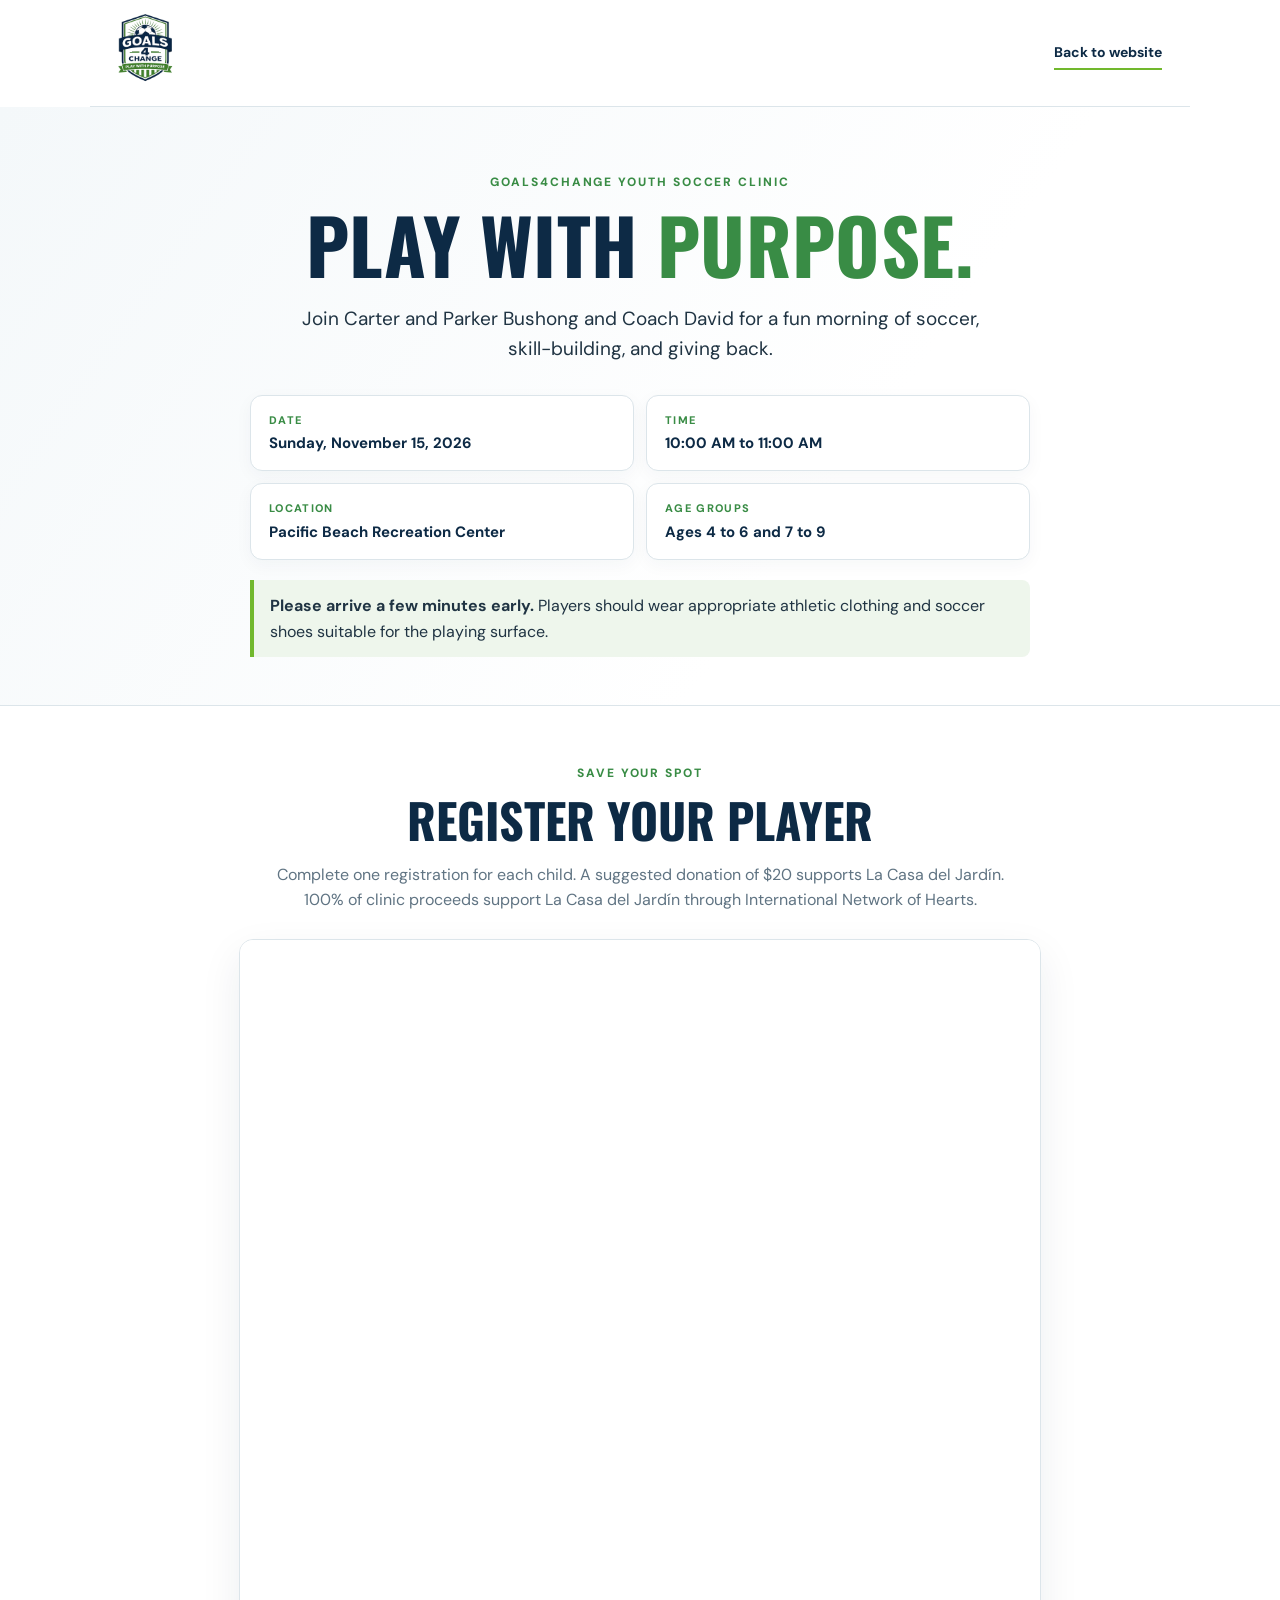
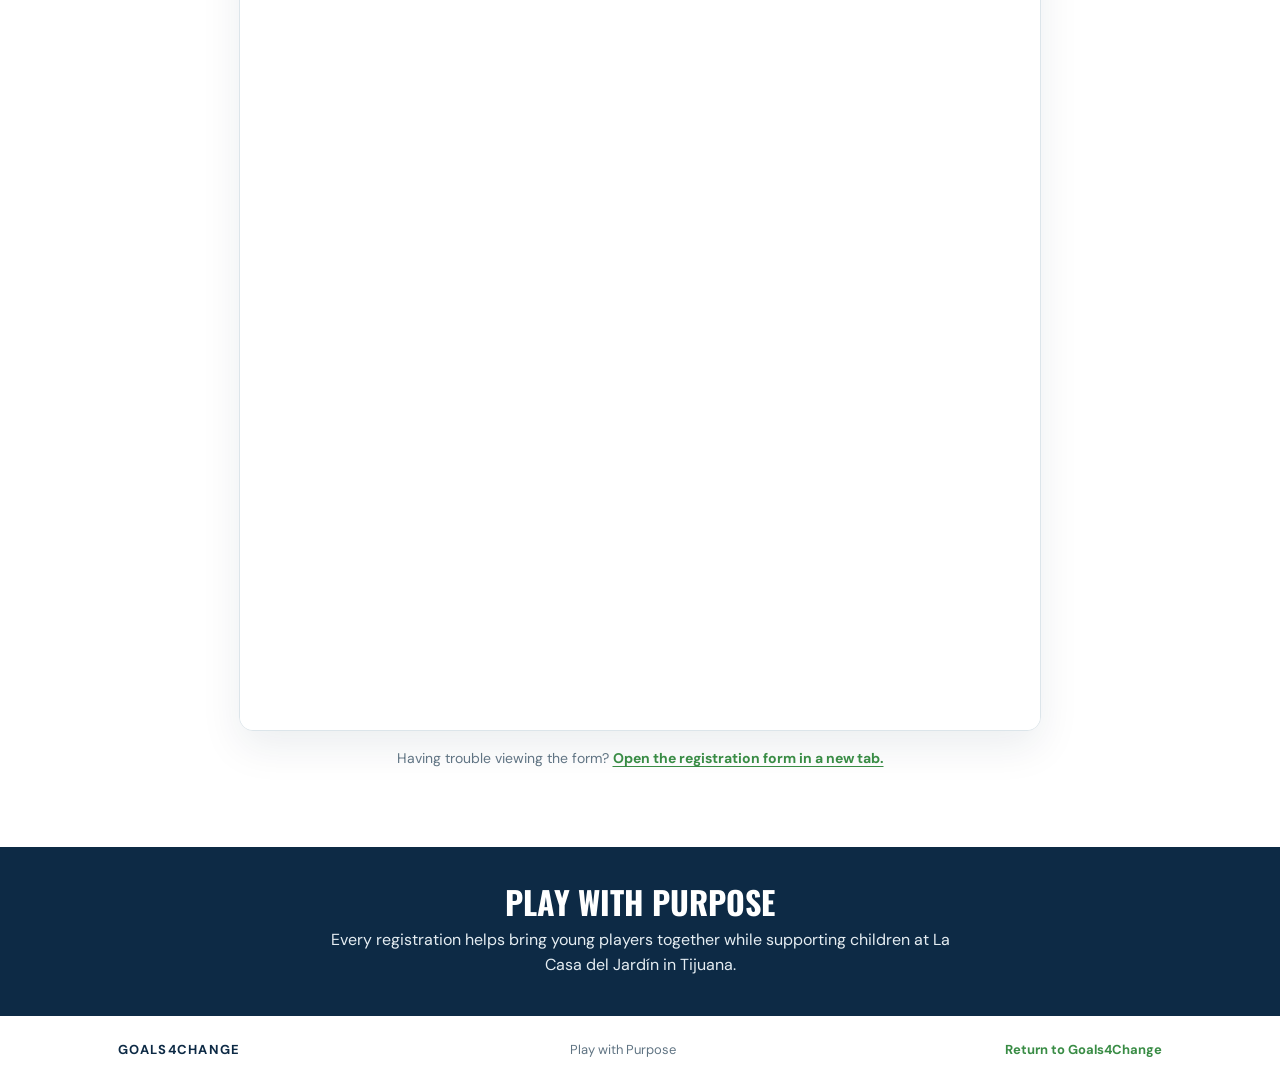
==== register.html @ 08587585 "Add files via upload" ====
<!DOCTYPE html>
<html lang="en">
<head>
  <meta charset="UTF-8">
  <meta name="viewport" content="width=device-width, initial-scale=1.0">
  <meta name="description" content="Register for the Goals4Change youth soccer clinic on November 15, 2026, at Pacific Beach Recreation Center.">
  <title>Clinic Registration | Goals4Change</title>
  <link rel="stylesheet" href="registration.css">
</head>
<body>
  <header class="registration-header">
    <a class="brand" href="index.html" aria-label="Goals4Change home">
      <img src="images/goals4change-logo.png" alt="Goals4Change, Play with Purpose">
    </a>
    <a class="home-link" href="index.html">Back to website</a>
  </header>

  <main>
    <section class="registration-hero">
      <p class="eyebrow">GOALS4CHANGE YOUTH SOCCER CLINIC</p>
      <h1>PLAY WITH <span>PURPOSE.</span></h1>
      <p class="intro">Join Carter and Parker Bushong and Coach David for a fun morning of soccer, skill-building, and giving back.</p>
      <div class="event-facts" aria-label="Clinic details">
        <div><span>DATE</span><strong>Sunday, November 15, 2026</strong></div>
        <div><span>TIME</span><strong>10:00 AM to 11:00 AM</strong></div>
        <div><span>LOCATION</span><strong>Pacific Beach Recreation Center</strong></div>
        <div><span>AGE GROUPS</span><strong>Ages 4 to 6 and 7 to 9</strong></div>
      </div>
      <p class="arrival-note"><strong>Please arrive a few minutes early.</strong> Players should wear appropriate athletic clothing and soccer shoes suitable for the playing surface.</p>
    </section>

    <section class="form-section" aria-labelledby="form-heading">
      <div class="form-heading">
        <p class="eyebrow">SAVE YOUR SPOT</p>
        <h2 id="form-heading">Register your player</h2>
        <p>Complete one registration for each child. A suggested donation of $20 supports La Casa del Jardín. 100% of clinic proceeds support La Casa del Jardín through International Network of Hearts.</p>
      </div>
      <div class="form-frame">
        <iframe
          src="https://docs.google.com/forms/d/e/1FAIpQLSfIKqFXEszeEMWDQX1RYFAIC3k7jQbH0lJhtEhemGzo-rA6kA/viewform?embedded=true"
          title="Goals4Change Soccer Clinic Registration Form"
          loading="lazy"
          referrerpolicy="strict-origin-when-cross-origin">Loading registration form…</iframe>
      </div>
      <p class="form-fallback">Having trouble viewing the form? <a href="https://docs.google.com/forms/d/e/1FAIpQLSfIKqFXEszeEMWDQX1RYFAIC3k7jQbH0lJhtEhemGzo-rA6kA/viewform" target="_blank" rel="noopener noreferrer">Open the registration form in a new tab.</a></p>
    </section>

    <section class="cause-note">
      <h2>Play with purpose</h2>
      <p>Every registration helps bring young players together while supporting children at La Casa del Jardín in Tijuana.</p>
    </section>
  </main>

  <footer class="registration-footer">
    <strong>GOALS4CHANGE</strong>
    <span>Play with Purpose</span>
    <a href="index.html">Return to Goals4Change</a>
  </footer>
</body>
</html>
---- registration.css ----
@import url('https://fonts.googleapis.com/css2?family=DM+Sans:wght@400;500;600;700&family=Oswald:wght@500;600&display=swap');
:root{--navy:#0d2a45;--navy-deep:#071826;--green:#398c45;--green-bright:#71b82d;--text:#203443;--muted:#607483;--soft:#f2f6f8;--line:#dce5ea;--max:1100px}
*{box-sizing:border-box}
html{scroll-behavior:smooth}
body{margin:0;background:#fff;color:var(--text);font-family:"DM Sans",system-ui,-apple-system,"Segoe UI",sans-serif;line-height:1.6}
a{color:inherit;text-decoration:none}
.registration-header{max-width:var(--max);margin:0 auto;min-height:95px;padding:14px 28px;display:flex;align-items:center;justify-content:space-between;gap:24px;border-bottom:1px solid var(--line)}
.brand{display:inline-flex;align-items:center;min-width:0}
.brand img{width:auto;height:78px;max-width:min(240px,52vw);object-fit:contain}
.home-link{color:var(--navy);font-weight:700;font-size:14px;border-bottom:2px solid var(--green-bright);padding:5px 0;white-space:nowrap}
.registration-hero{background:linear-gradient(125deg,#f4f8fa 0%,#fff 65%);padding:66px 24px 48px;text-align:center;border-bottom:1px solid var(--line)}
.registration-hero>*{max-width:850px;margin-left:auto;margin-right:auto}
.eyebrow{margin-top:0;margin-bottom:12px;color:var(--green);font-size:12px;letter-spacing:.16em;text-transform:uppercase;font-weight:800}
h1,h2{font-family:Oswald,Impact,sans-serif;line-height:1.05;text-transform:uppercase;color:var(--navy);margin-top:0}
h1{font-size:clamp(42px,6.4vw,76px);margin-bottom:20px;letter-spacing:.005em}
h1 span{color:var(--green)}
.intro{font-size:19px;max-width:720px;margin-top:0;margin-bottom:30px}
.event-facts{display:grid;grid-template-columns:repeat(2,minmax(0,1fr));gap:12px;text-align:left;max-width:780px}
.event-facts div{padding:16px 18px;background:white;border:1px solid var(--line);border-radius:12px;box-shadow:0 5px 18px rgba(13,42,69,.04)}
.event-facts span{display:block;color:var(--green);font-size:11px;font-weight:800;letter-spacing:.12em;margin-bottom:4px}
.event-facts strong{display:block;color:var(--navy);font-size:15px;line-height:1.4}
.arrival-note{max-width:780px;margin-top:20px;margin-bottom:0;padding:13px 16px;border-left:4px solid var(--green-bright);background:#eef6ec;text-align:left;border-radius:0 8px 8px 0}
.form-section{max-width:850px;margin:0 auto;padding:58px 24px 64px}
.form-heading{text-align:center;max-width:730px;margin:0 auto 26px}
.form-heading h2{font-size:clamp(32px,4.4vw,48px);margin-bottom:14px}
.form-heading p:last-child{color:var(--muted);margin-bottom:0}
.form-frame{background:white;border:1px solid var(--line);border-radius:14px;overflow:hidden;box-shadow:0 16px 42px rgba(13,42,69,.08)}
.form-frame iframe{display:block;width:100%;height:1390px;border:0;background:#fff}
.form-fallback{text-align:center;color:var(--muted);font-size:14px;margin-top:16px}
.form-fallback a{color:var(--green);font-weight:700;text-decoration:underline;text-underline-offset:3px}
.cause-note{background:var(--navy);color:#fff;text-align:center;padding:38px 24px}
.cause-note h2{color:#fff;font-size:32px;margin-bottom:8px}
.cause-note p{max-width:650px;margin:0 auto;color:#e5edf2}
.registration-footer{max-width:var(--max);margin:0 auto;padding:24px 28px;display:flex;gap:12px;align-items:center;justify-content:space-between;flex-wrap:wrap;font-size:13px;color:var(--muted)}
.registration-footer strong{color:var(--navy);letter-spacing:.1em}
.registration-footer a{color:var(--green);font-weight:700}
@media(max-width:640px){.registration-header{padding:12px 18px;min-height:78px}.brand img{height:62px}.home-link{font-size:12px}.registration-hero{padding:44px 18px 32px}.intro{font-size:17px}.event-facts{grid-template-columns:1fr}.form-section{padding:42px 12px 48px}.form-heading{padding:0 8px}.form-frame{border-radius:8px}.form-frame iframe{height:1500px}.registration-footer{padding:22px 18px;flex-direction:column;align-items:flex-start;gap:5px}}
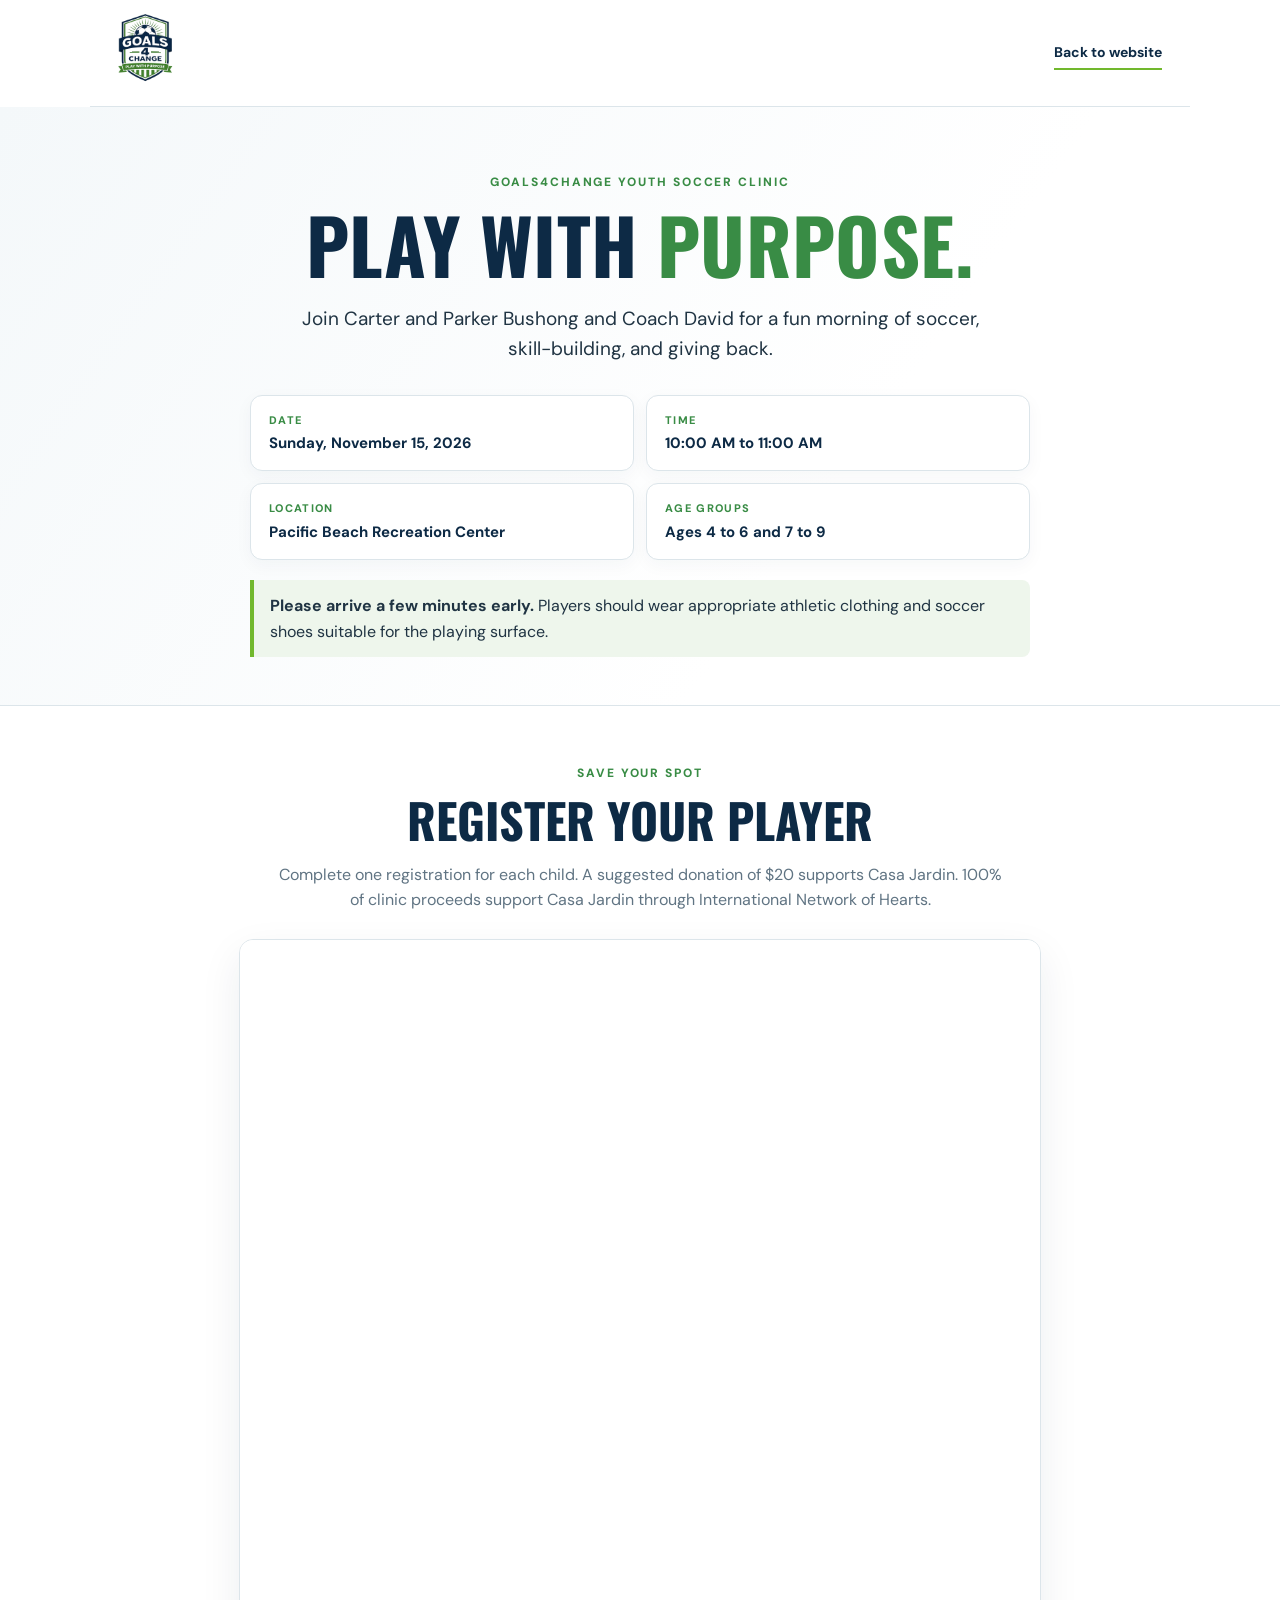
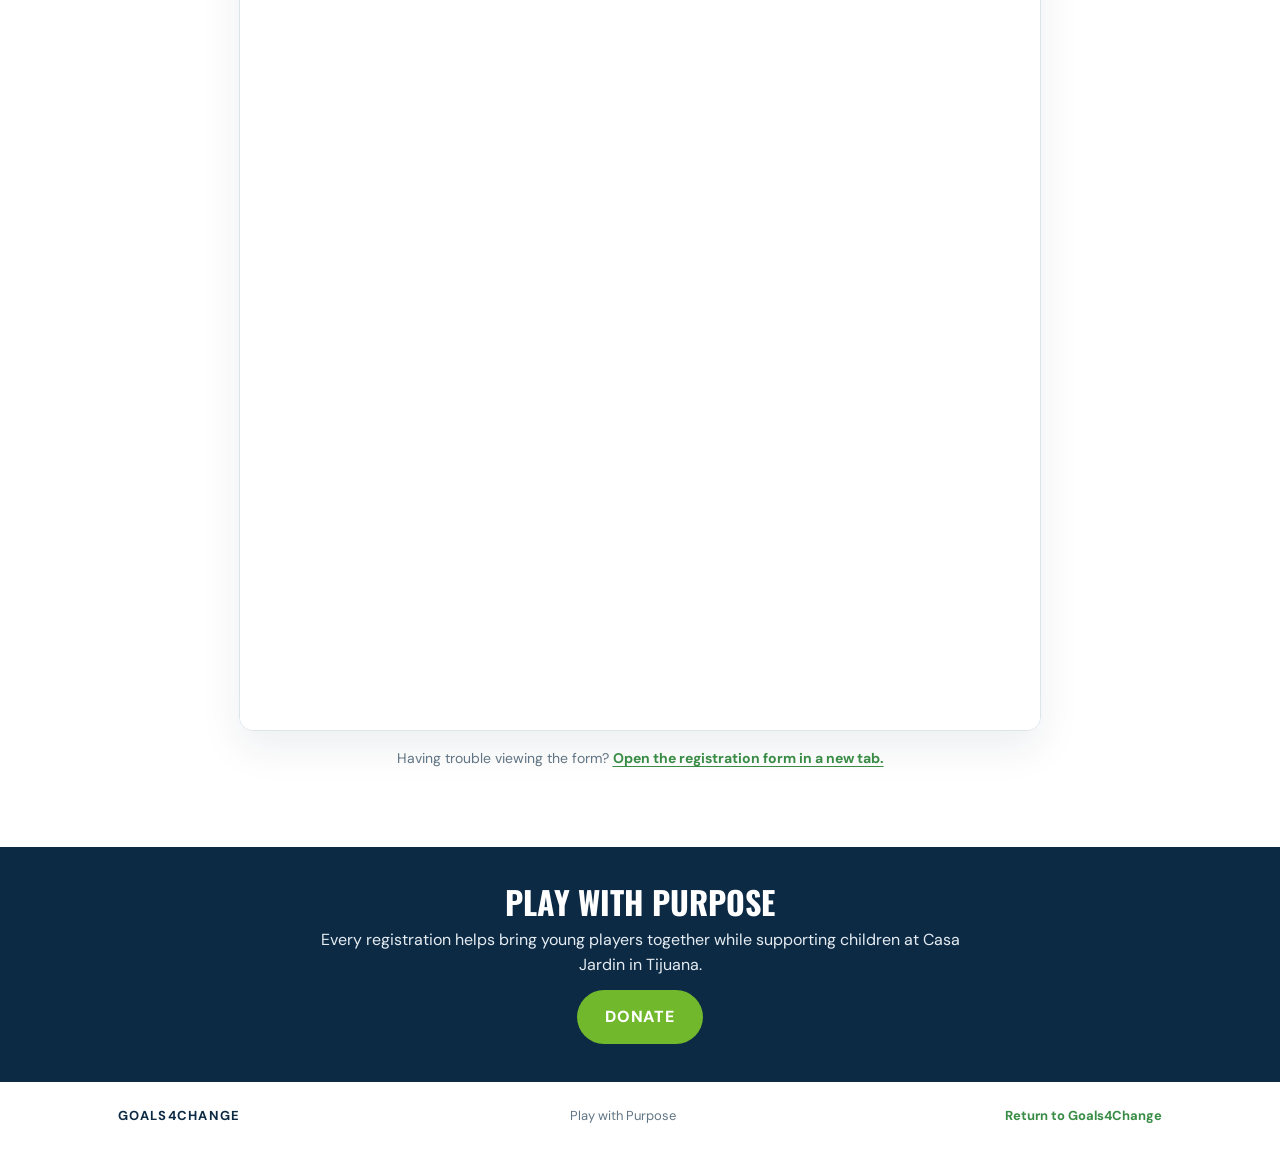
==== commit a7368f1f: "Add files via upload" ====
--- a/register.html
+++ b/register.html
@@ -33,7 +33,7 @@
       <div class="form-heading">
         <p class="eyebrow">SAVE YOUR SPOT</p>
         <h2 id="form-heading">Register your player</h2>
-        <p>Complete one registration for each child. A suggested donation of $20 supports La Casa del Jardín. 100% of clinic proceeds support La Casa del Jardín through International Network of Hearts.</p>
+        <p>Complete one registration for each child. A suggested donation of $20 supports Casa Jardin. 100% of clinic proceeds support Casa Jardin through International Network of Hearts.</p>
       </div>
       <div class="form-frame">
         <iframe
@@ -47,7 +47,8 @@
 
     <section class="cause-note">
       <h2>Play with purpose</h2>
-      <p>Every registration helps bring young players together while supporting children at La Casa del Jardín in Tijuana.</p>
+      <p>Every registration helps bring young players together while supporting children at Casa Jardin in Tijuana.</p>
+      <a class="button button-primary" href="https://givebutter.com/inh-goals4change" target="_blank" rel="noopener noreferrer">DONATE</a>
     </section>
   </main>
 
--- a/registration.css
+++ b/registration.css
@@ -35,3 +35,19 @@
 .registration-footer strong{color:var(--navy);letter-spacing:.1em}
 .registration-footer a{color:var(--green);font-weight:700}
 @media(max-width:640px){.registration-header{padding:12px 18px;min-height:78px}.brand img{height:62px}.home-link{font-size:12px}.registration-hero{padding:44px 18px 32px}.intro{font-size:17px}.event-facts{grid-template-columns:1fr}.form-section{padding:42px 12px 48px}.form-heading{padding:0 8px}.form-frame{border-radius:8px}.form-frame iframe{height:1500px}.registration-footer{padding:22px 18px;flex-direction:column;align-items:flex-start;gap:5px}}
+
+
+.cause-note .button {
+  display: inline-flex;
+  margin-top: 12px;
+  min-height: 52px;
+  padding: 14px 28px;
+  border-radius: 999px;
+  background: #71b82d;
+  color: #fff;
+  font-weight: 800;
+  text-decoration: none;
+  text-transform: uppercase;
+  letter-spacing: .05em;
+}
+.cause-note .button:hover { background: #57951d; }
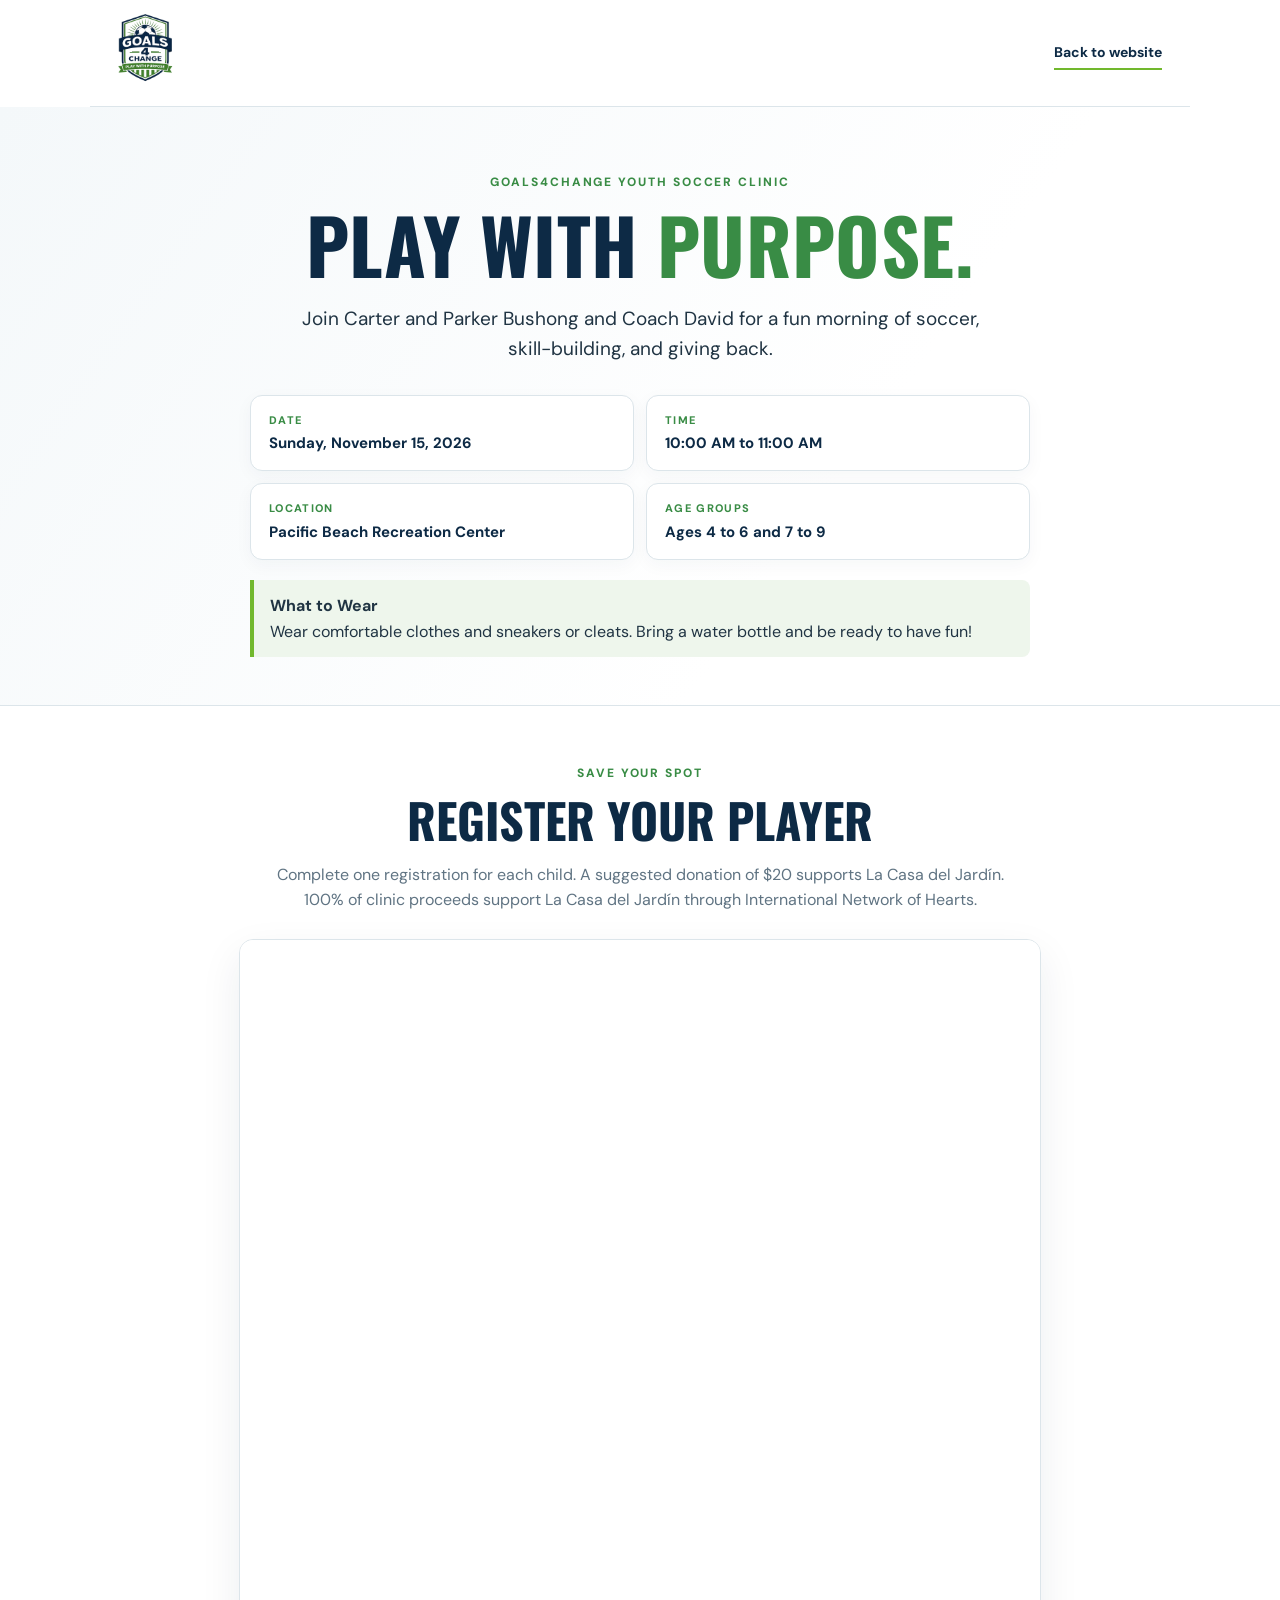
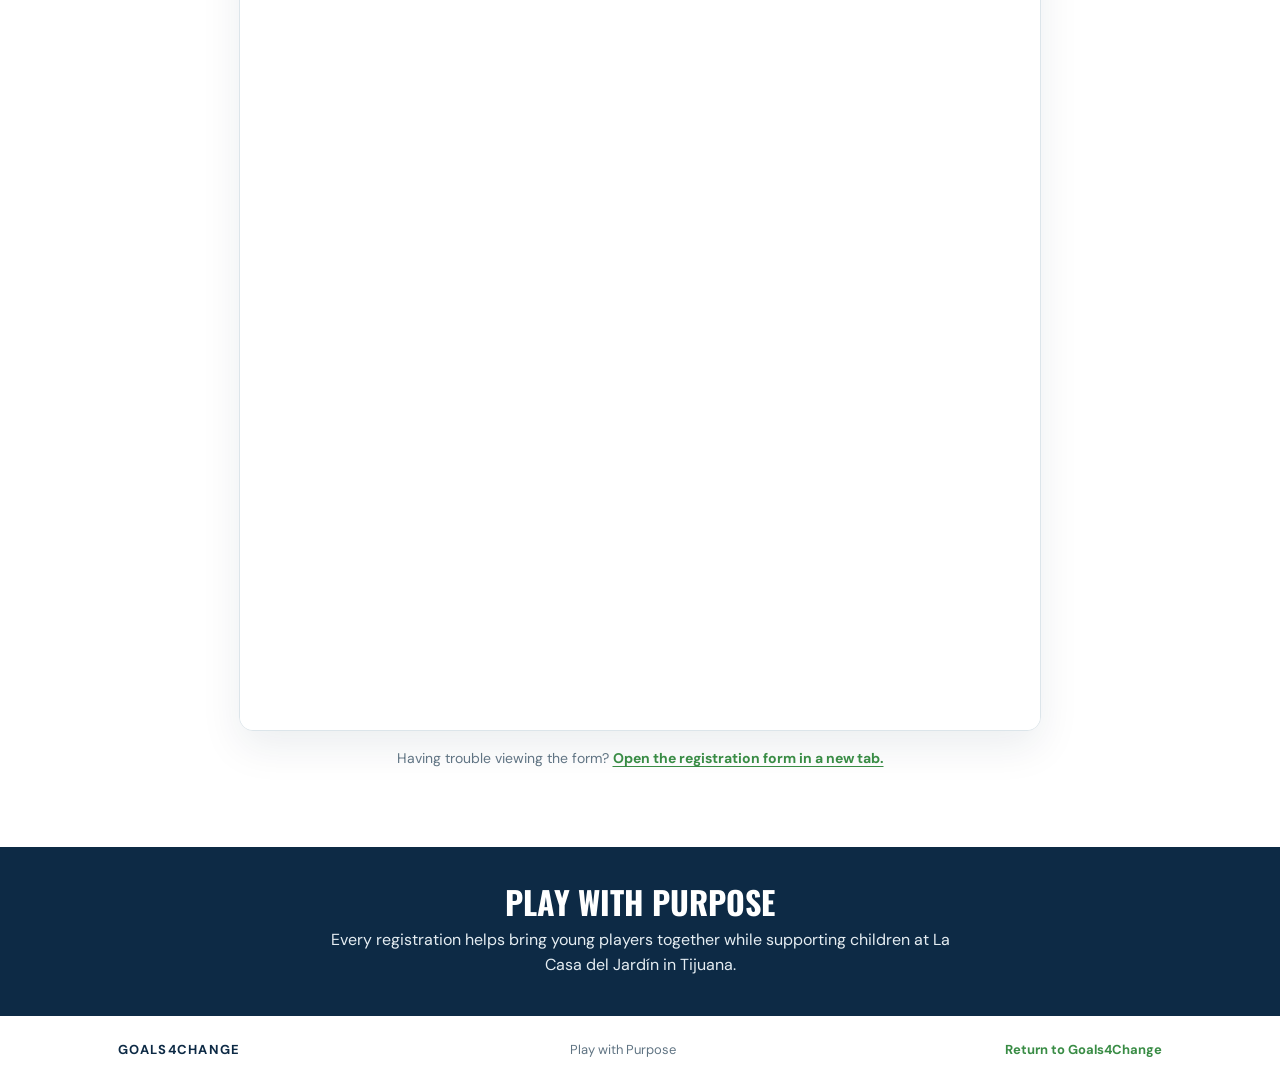
==== commit 3fb34851: "Add files via upload" ====
--- a/register.html
+++ b/register.html
@@ -26,14 +26,14 @@
         <div><span>LOCATION</span><strong>Pacific Beach Recreation Center</strong></div>
         <div><span>AGE GROUPS</span><strong>Ages 4 to 6 and 7 to 9</strong></div>
       </div>
-      <p class="arrival-note"><strong>Please arrive a few minutes early.</strong> Players should wear appropriate athletic clothing and soccer shoes suitable for the playing surface.</p>
+      <p class="arrival-note"><strong>What to Wear</strong><br>Wear comfortable clothes and sneakers or cleats. Bring a water bottle and be ready to have fun!</p>
     </section>
 
     <section class="form-section" aria-labelledby="form-heading">
       <div class="form-heading">
         <p class="eyebrow">SAVE YOUR SPOT</p>
         <h2 id="form-heading">Register your player</h2>
-        <p>Complete one registration for each child. A suggested donation of $20 supports Casa Jardin. 100% of clinic proceeds support Casa Jardin through International Network of Hearts.</p>
+        <p>Complete one registration for each child. A suggested donation of $20 supports La Casa del Jardín. 100% of clinic proceeds support La Casa del Jardín through International Network of Hearts.</p>
       </div>
       <div class="form-frame">
         <iframe
@@ -47,8 +47,7 @@
 
     <section class="cause-note">
       <h2>Play with purpose</h2>
-      <p>Every registration helps bring young players together while supporting children at Casa Jardin in Tijuana.</p>
-      <a class="button button-primary" href="https://givebutter.com/inh-goals4change" target="_blank" rel="noopener noreferrer">DONATE</a>
+      <p>Every registration helps bring young players together while supporting children at La Casa del Jardín in Tijuana.</p>
     </section>
   </main>
 
--- a/registration.css
+++ b/registration.css
@@ -35,19 +35,3 @@
 .registration-footer strong{color:var(--navy);letter-spacing:.1em}
 .registration-footer a{color:var(--green);font-weight:700}
 @media(max-width:640px){.registration-header{padding:12px 18px;min-height:78px}.brand img{height:62px}.home-link{font-size:12px}.registration-hero{padding:44px 18px 32px}.intro{font-size:17px}.event-facts{grid-template-columns:1fr}.form-section{padding:42px 12px 48px}.form-heading{padding:0 8px}.form-frame{border-radius:8px}.form-frame iframe{height:1500px}.registration-footer{padding:22px 18px;flex-direction:column;align-items:flex-start;gap:5px}}
-
-
-.cause-note .button {
-  display: inline-flex;
-  margin-top: 12px;
-  min-height: 52px;
-  padding: 14px 28px;
-  border-radius: 999px;
-  background: #71b82d;
-  color: #fff;
-  font-weight: 800;
-  text-decoration: none;
-  text-transform: uppercase;
-  letter-spacing: .05em;
-}
-.cause-note .button:hover { background: #57951d; }
